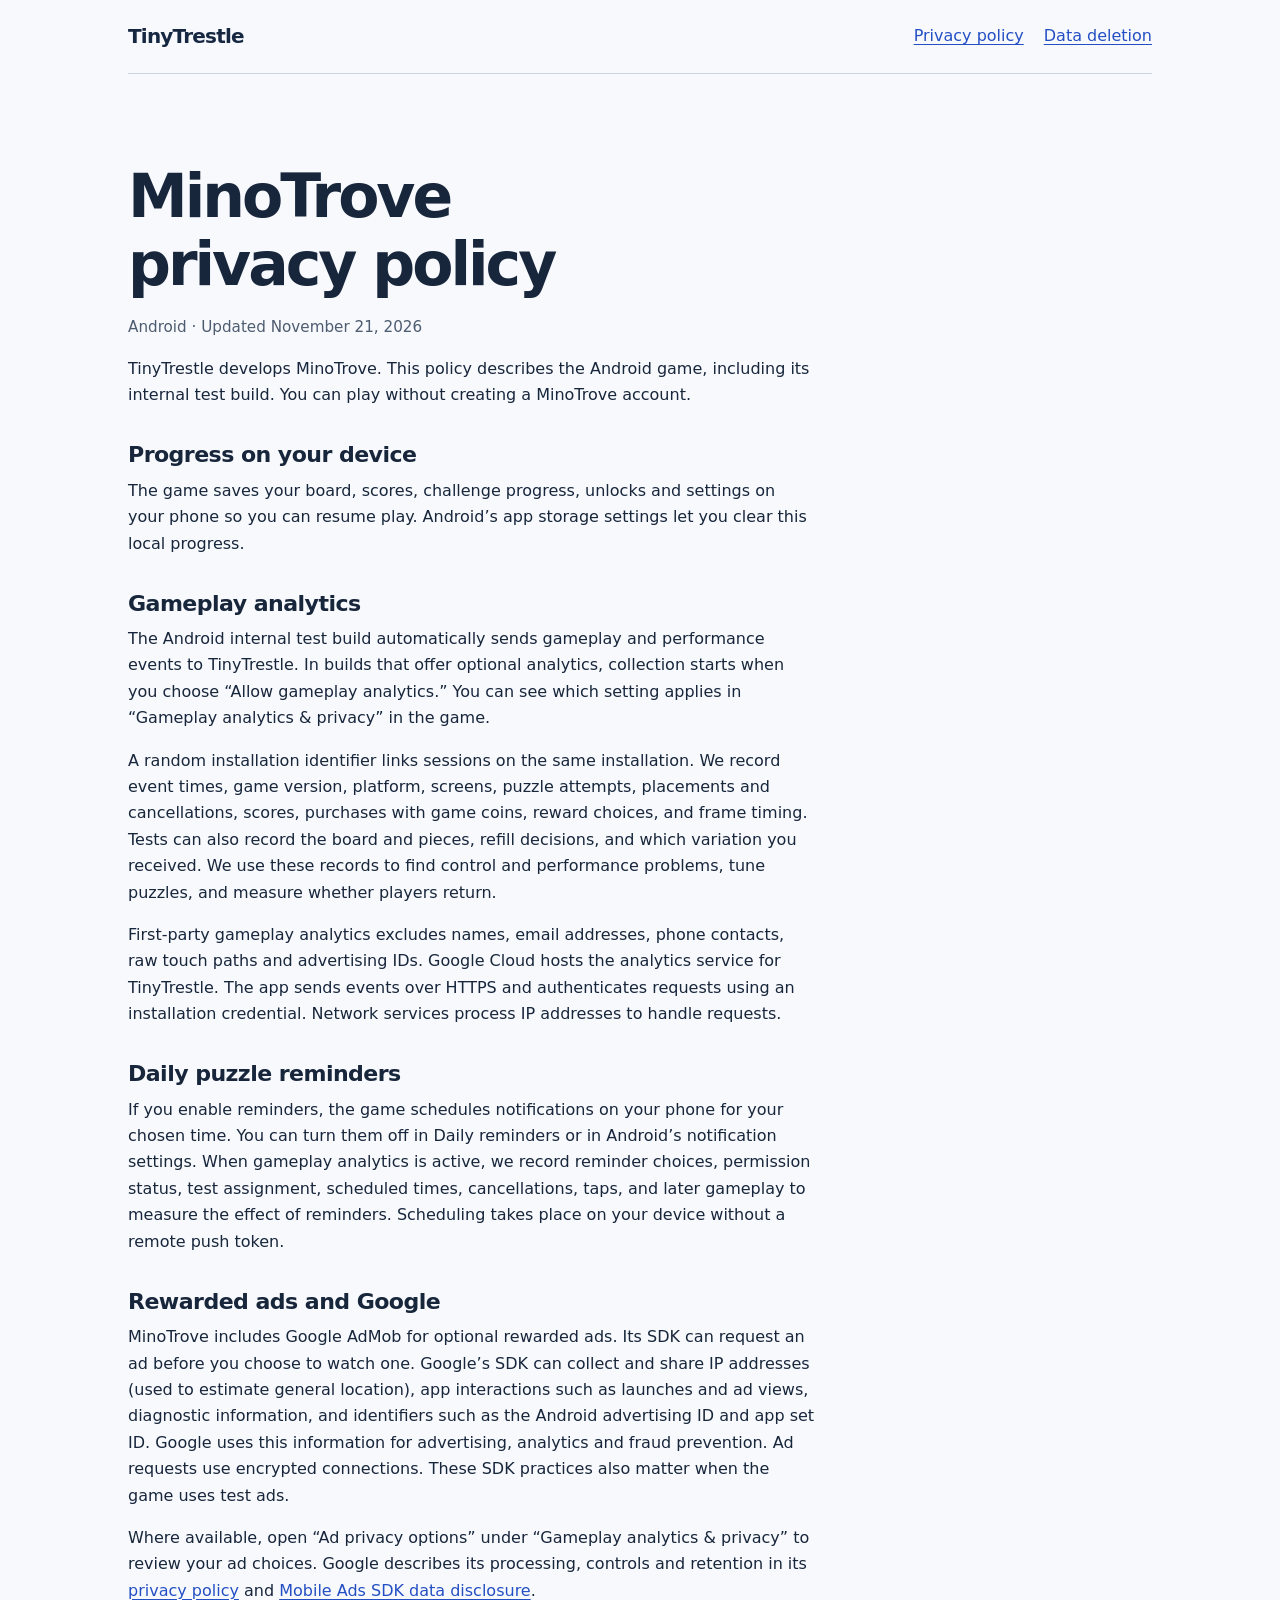
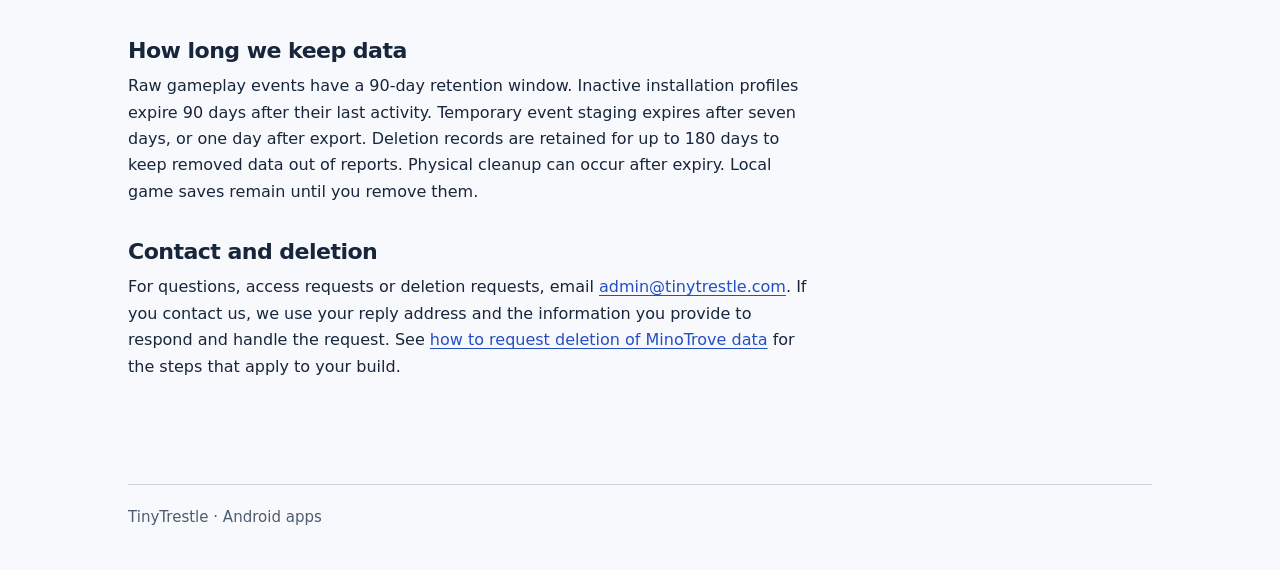
==== docs/minotrove/privacy/index.html @ a1fa3c85 "Publish MinoTrove Android privacy and deletion pages" ====
<!doctype html>
<html lang="en">
<head>
  <meta charset="utf-8">
  <meta name="viewport" content="width=device-width, initial-scale=1">
  <meta name="description" content="How TinyTrestle handles MinoTrove Android gameplay data, local reminders and rewarded advertising.">
  <title>MinoTrove privacy policy | TinyTrestle</title>
  <link rel="stylesheet" href="../../assets/site.css">
</head>
<body>
  <header><a class="brand" href="../../">TinyTrestle</a><nav aria-label="MinoTrove policies"><a href="../../minotrove/privacy/">Privacy policy</a><a href="../../minotrove/data-deletion/">Data deletion</a></nav></header>
  <main>
<article>
  <h1>MinoTrove privacy policy</h1>
  <p class="meta">Android · Updated <time datetime="2026-11-21">November 21, 2026</time></p>
  <p>TinyTrestle develops MinoTrove. This policy describes the Android game, including its internal test build. You can play without creating a MinoTrove account.</p>
  <h2>Progress on your device</h2>
  <p>The game saves your board, scores, challenge progress, unlocks and settings on your phone so you can resume play. Android’s app storage settings let you clear this local progress.</p>
  <h2>Gameplay analytics</h2>
  <p>The Android internal test build automatically sends gameplay and performance events to TinyTrestle. In builds that offer optional analytics, collection starts when you choose “Allow gameplay analytics.” You can see which setting applies in “Gameplay analytics &amp; privacy” in the game.</p>
  <p>A random installation identifier links sessions on the same installation. We record event times, game version, platform, screens, puzzle attempts, placements and cancellations, scores, purchases with game coins, reward choices, and frame timing. Tests can also record the board and pieces, refill decisions, and which variation you received. We use these records to find control and performance problems, tune puzzles, and measure whether players return.</p>
  <p>First-party gameplay analytics excludes names, email addresses, phone contacts, raw touch paths and advertising IDs. Google Cloud hosts the analytics service for TinyTrestle. The app sends events over HTTPS and authenticates requests using an installation credential. Network services process IP addresses to handle requests.</p>
  <h2>Daily puzzle reminders</h2>
  <p>If you enable reminders, the game schedules notifications on your phone for your chosen time. You can turn them off in Daily reminders or in Android’s notification settings. When gameplay analytics is active, we record reminder choices, permission status, test assignment, scheduled times, cancellations, taps, and later gameplay to measure the effect of reminders. Scheduling takes place on your device without a remote push token.</p>
  <h2>Rewarded ads and Google</h2>
  <p>MinoTrove includes Google AdMob for optional rewarded ads. Its SDK can request an ad before you choose to watch one. Google’s SDK can collect and share IP addresses (used to estimate general location), app interactions such as launches and ad views, diagnostic information, and identifiers such as the Android advertising ID and app set ID. Google uses this information for advertising, analytics and fraud prevention. Ad requests use encrypted connections. These SDK practices also matter when the game uses test ads.</p>
  <p>Where available, open “Ad privacy options” under “Gameplay analytics &amp; privacy” to review your ad choices. Google describes its processing, controls and retention in its <a href="https://policies.google.com/privacy">privacy policy</a> and <a href="https://developers.google.com/admob/android/privacy/play-data-disclosure">Mobile Ads SDK data disclosure</a>.</p>
  <h2>How long we keep data</h2>
  <p>Raw gameplay events have a 90-day retention window. Inactive installation profiles expire 90 days after their last activity. Temporary event staging expires after seven days, or one day after export. Deletion records are retained for up to 180 days to keep removed data out of reports. Physical cleanup can occur after expiry. Local game saves remain until you remove them.</p>
  <h2>Contact and deletion</h2>
  <p>For questions, access requests or deletion requests, email <a href="mailto:admin@tinytrestle.com">admin@tinytrestle.com</a>. If you contact us, we use your reply address and the information you provide to respond and handle the request. See <a href="../data-deletion/">how to request deletion of MinoTrove data</a> for the steps that apply to your build.</p>
</article>
  </main>
  <footer>TinyTrestle · Android apps</footer>
</body>
</html>
---- docs/assets/site.css ----
:root {
  color-scheme: light;
  font-family: "Inter", system-ui, sans-serif;
  color: #18263c;
  background: #f7f9fc;
  --blue: #244fc4;
  --line: #cad4e2;
}
* { box-sizing: border-box; }
body { margin: 0; line-height: 1.65; }
header, main, footer { width: min(64rem, 100% - 2.5rem); margin-inline: auto; }
header { display: flex; flex-wrap: wrap; gap: .5rem 2rem; align-items: center; justify-content: space-between; padding-block: 1.25rem; border-bottom: 1px solid var(--line); }
.brand { color: #162742; font-size: 1.25rem; font-weight: 750; letter-spacing: -.04em; text-decoration: none; }
nav { display: flex; flex-wrap: wrap; gap: .5rem 1.25rem; }
a { color: var(--blue); text-underline-offset: .18em; overflow-wrap: anywhere; }
a:hover { text-decoration-thickness: .15em; }
a:focus-visible { outline: 3px solid #245cdf; outline-offset: 4px; }
main { padding-block: clamp(2rem, 7vw, 5.5rem); }
article { max-width: 43rem; }
h1, h2 { line-height: 1.14; text-wrap: balance; }
h1 { margin: 0 0 1rem; font-size: clamp(2.15rem, 6vw, 3.75rem); letter-spacing: -.05em; }
h2 { margin: 2.1rem 0 .65rem; font-size: 1.38rem; letter-spacing: -.025em; }
p { margin: .55rem 0 1rem; }
li { margin-bottom: .5rem; }
.meta { color: #4d5c70; font-size: .95rem; }
.links { display: flex; gap: .7rem 1.7rem; flex-wrap: wrap; }
.links a { font-weight: 650; }
.game { display: flex; align-items: flex-start; gap: 1.25rem; padding-block: 1.75rem; margin-top: 2rem; border-block: 1px solid var(--line); }
.game h2 { margin-top: 0; }
.game img { width: clamp(3rem, 11vw, 5rem); height: auto; }
footer { border-top: 1px solid var(--line); padding-block: 1.25rem 2.5rem; color: #4d5c70; font-size: .94rem; }
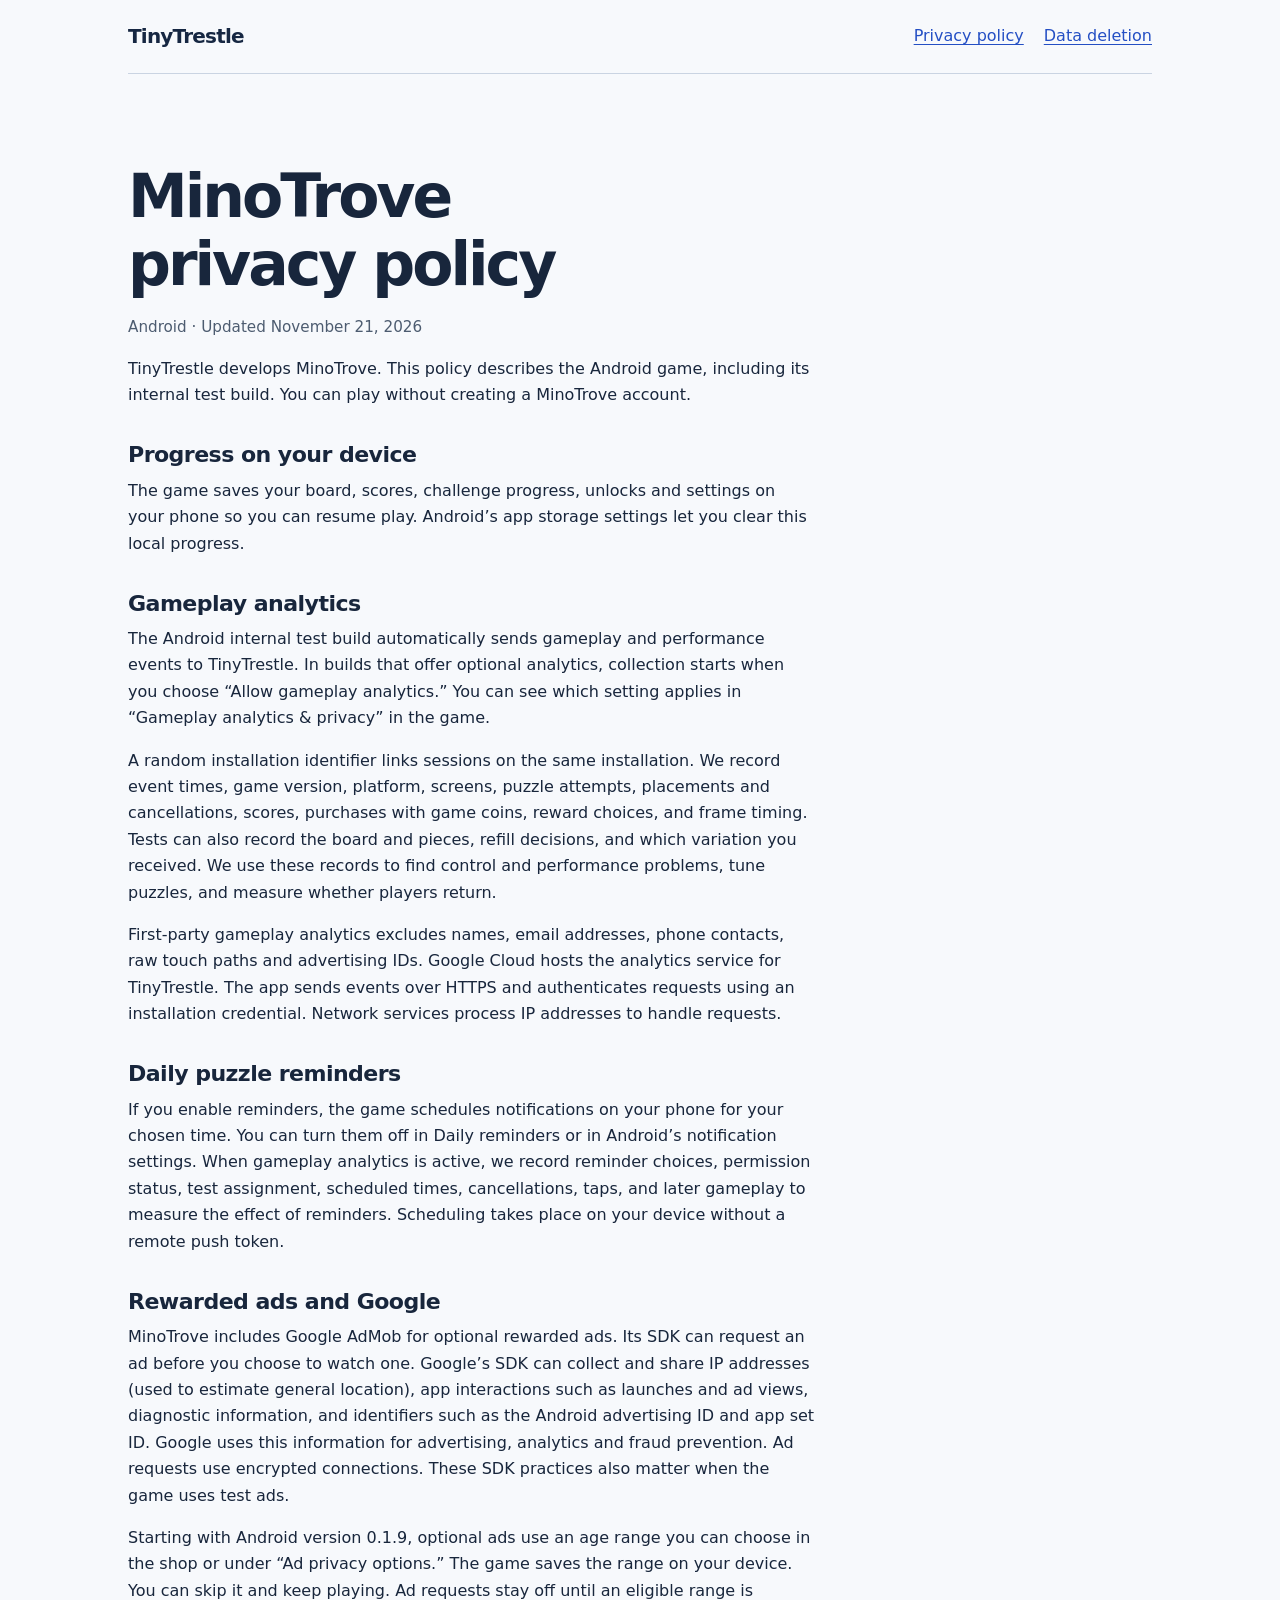
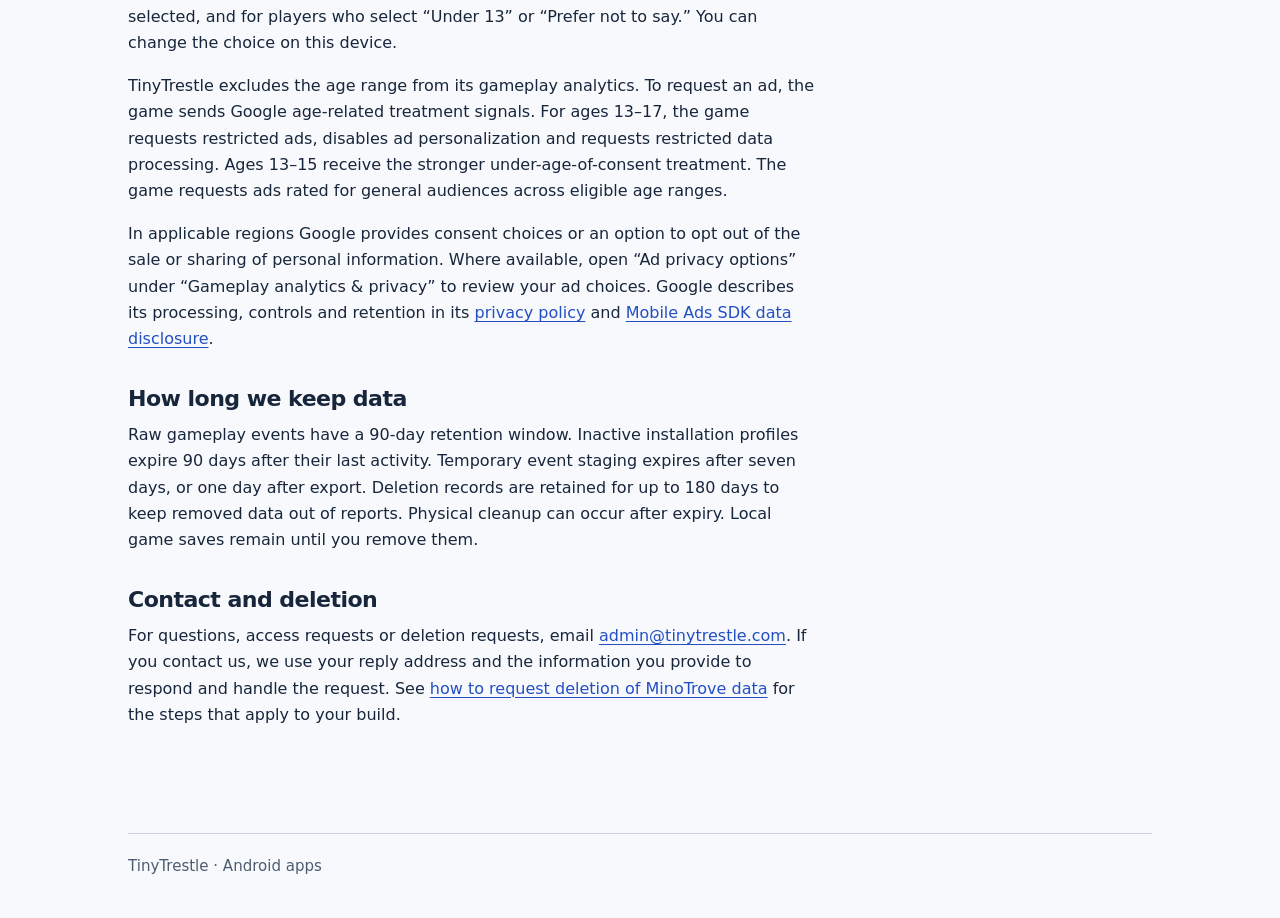
==== commit 04e438ae: "Disclose age-restricted rewarded advertising on Android" ====
--- a/docs/minotrove/privacy/index.html
+++ b/docs/minotrove/privacy/index.html
@@ -24,7 +24,9 @@
   <p>If you enable reminders, the game schedules notifications on your phone for your chosen time. You can turn them off in Daily reminders or in Android’s notification settings. When gameplay analytics is active, we record reminder choices, permission status, test assignment, scheduled times, cancellations, taps, and later gameplay to measure the effect of reminders. Scheduling takes place on your device without a remote push token.</p>
   <h2>Rewarded ads and Google</h2>
   <p>MinoTrove includes Google AdMob for optional rewarded ads. Its SDK can request an ad before you choose to watch one. Google’s SDK can collect and share IP addresses (used to estimate general location), app interactions such as launches and ad views, diagnostic information, and identifiers such as the Android advertising ID and app set ID. Google uses this information for advertising, analytics and fraud prevention. Ad requests use encrypted connections. These SDK practices also matter when the game uses test ads.</p>
-  <p>Where available, open “Ad privacy options” under “Gameplay analytics &amp; privacy” to review your ad choices. Google describes its processing, controls and retention in its <a href="https://policies.google.com/privacy">privacy policy</a> and <a href="https://developers.google.com/admob/android/privacy/play-data-disclosure">Mobile Ads SDK data disclosure</a>.</p>
+  <p>Starting with Android version 0.1.9, optional ads use an age range you can choose in the shop or under “Ad privacy options.” The game saves the range on your device. You can skip it and keep playing. Ad requests stay off until an eligible range is selected, and for players who select “Under 13” or “Prefer not to say.” You can change the choice on this device.</p>
+  <p>TinyTrestle excludes the age range from its gameplay analytics. To request an ad, the game sends Google age-related treatment signals. For ages 13–17, the game requests restricted ads, disables ad personalization and requests restricted data processing. Ages 13–15 receive the stronger under-age-of-consent treatment. The game requests ads rated for general audiences across eligible age ranges.</p>
+  <p>In applicable regions Google provides consent choices or an option to opt out of the sale or sharing of personal information. Where available, open “Ad privacy options” under “Gameplay analytics &amp; privacy” to review your ad choices. Google describes its processing, controls and retention in its <a href="https://policies.google.com/privacy">privacy policy</a> and <a href="https://developers.google.com/admob/android/privacy/play-data-disclosure">Mobile Ads SDK data disclosure</a>.</p>
   <h2>How long we keep data</h2>
   <p>Raw gameplay events have a 90-day retention window. Inactive installation profiles expire 90 days after their last activity. Temporary event staging expires after seven days, or one day after export. Deletion records are retained for up to 180 days to keep removed data out of reports. Physical cleanup can occur after expiry. Local game saves remain until you remove them.</p>
   <h2>Contact and deletion</h2>
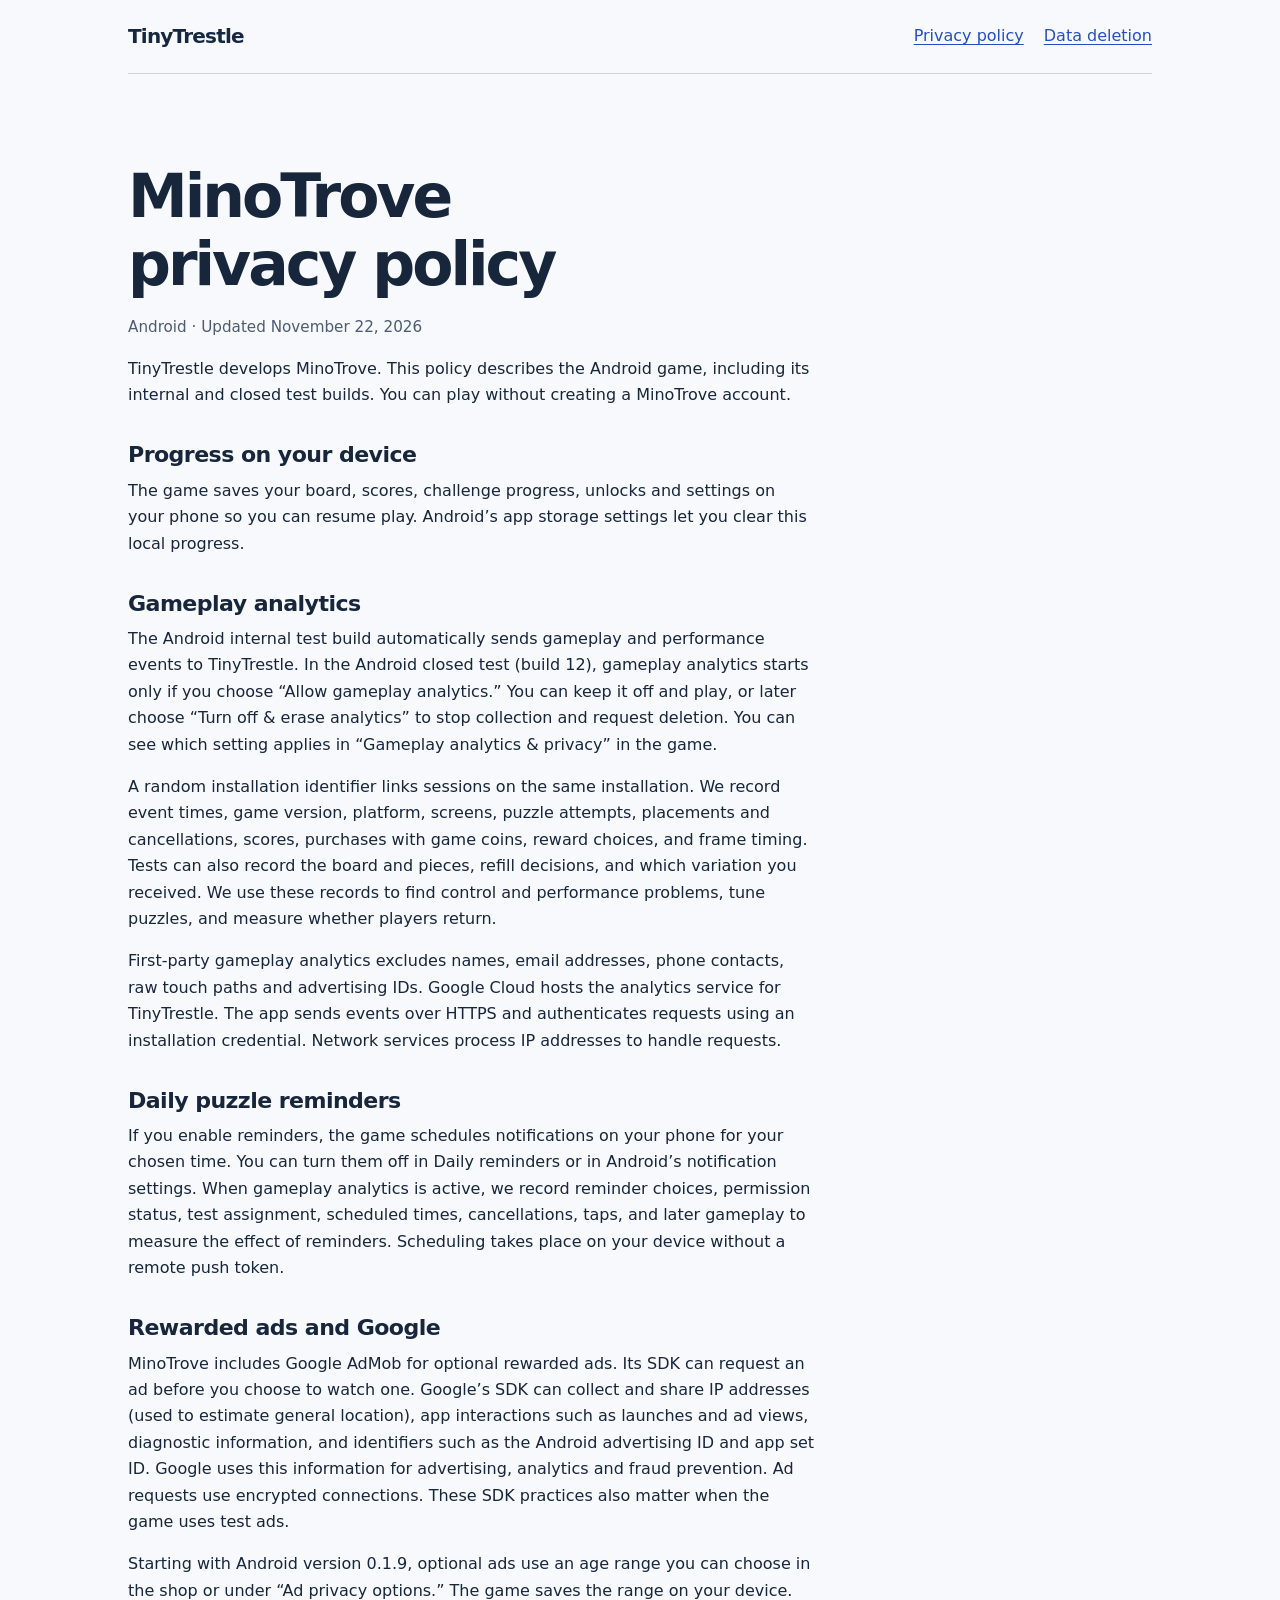
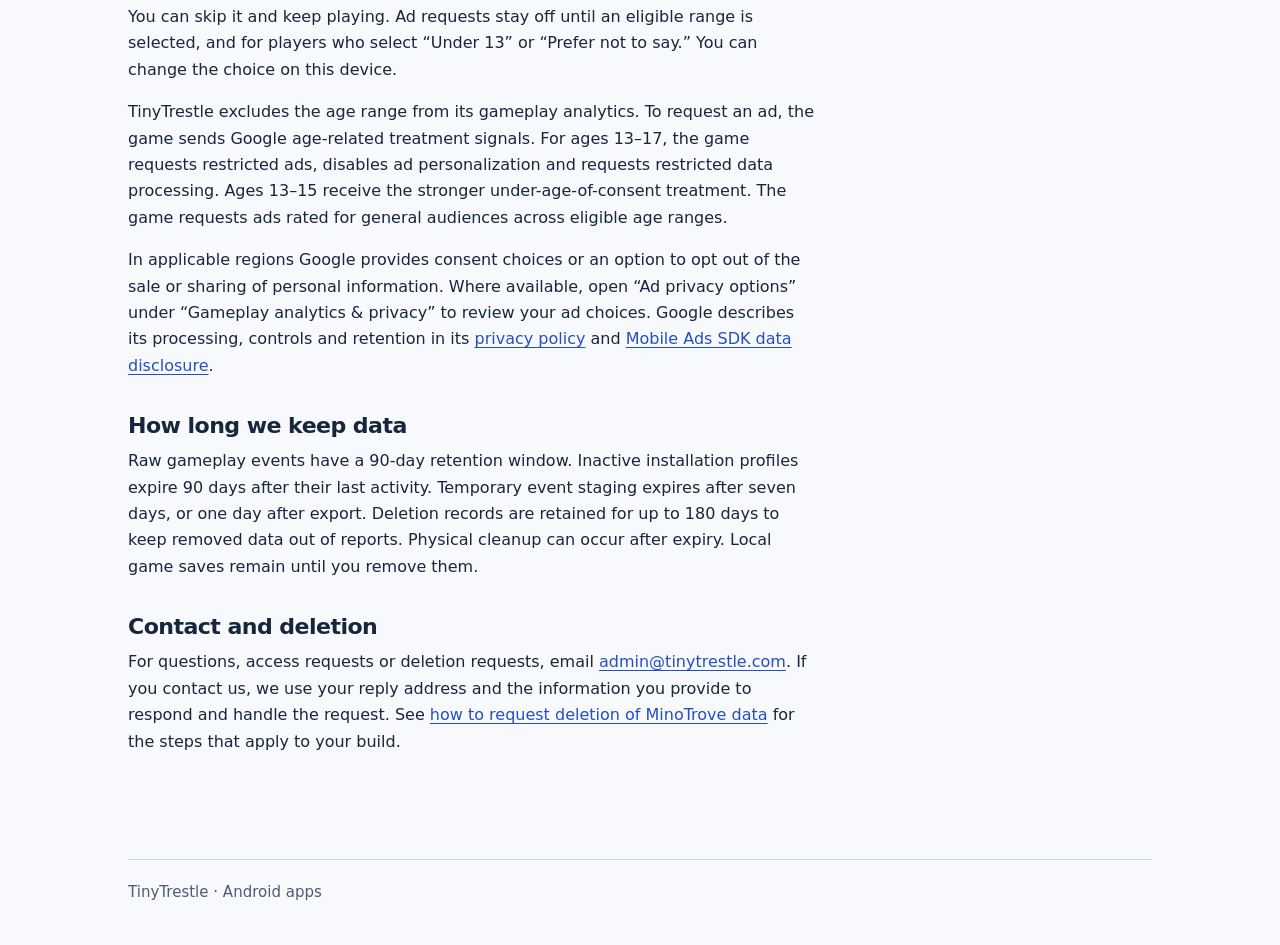
==== commit d07acbbb: "Explain analytics choices in the Android closed test" ====
--- a/docs/minotrove/privacy/index.html
+++ b/docs/minotrove/privacy/index.html
@@ -12,12 +12,12 @@
   <main>
 <article>
   <h1>MinoTrove privacy policy</h1>
-  <p class="meta">Android · Updated <time datetime="2026-11-21">November 21, 2026</time></p>
-  <p>TinyTrestle develops MinoTrove. This policy describes the Android game, including its internal test build. You can play without creating a MinoTrove account.</p>
+  <p class="meta">Android · Updated <time datetime="2026-11-22">November 22, 2026</time></p>
+  <p>TinyTrestle develops MinoTrove. This policy describes the Android game, including its internal and closed test builds. You can play without creating a MinoTrove account.</p>
   <h2>Progress on your device</h2>
   <p>The game saves your board, scores, challenge progress, unlocks and settings on your phone so you can resume play. Android’s app storage settings let you clear this local progress.</p>
   <h2>Gameplay analytics</h2>
-  <p>The Android internal test build automatically sends gameplay and performance events to TinyTrestle. In builds that offer optional analytics, collection starts when you choose “Allow gameplay analytics.” You can see which setting applies in “Gameplay analytics &amp; privacy” in the game.</p>
+  <p>The Android internal test build automatically sends gameplay and performance events to TinyTrestle. In the Android closed test (build 12), gameplay analytics starts only if you choose “Allow gameplay analytics.” You can keep it off and play, or later choose “Turn off &amp; erase analytics” to stop collection and request deletion. You can see which setting applies in “Gameplay analytics &amp; privacy” in the game.</p>
   <p>A random installation identifier links sessions on the same installation. We record event times, game version, platform, screens, puzzle attempts, placements and cancellations, scores, purchases with game coins, reward choices, and frame timing. Tests can also record the board and pieces, refill decisions, and which variation you received. We use these records to find control and performance problems, tune puzzles, and measure whether players return.</p>
   <p>First-party gameplay analytics excludes names, email addresses, phone contacts, raw touch paths and advertising IDs. Google Cloud hosts the analytics service for TinyTrestle. The app sends events over HTTPS and authenticates requests using an installation credential. Network services process IP addresses to handle requests.</p>
   <h2>Daily puzzle reminders</h2>
